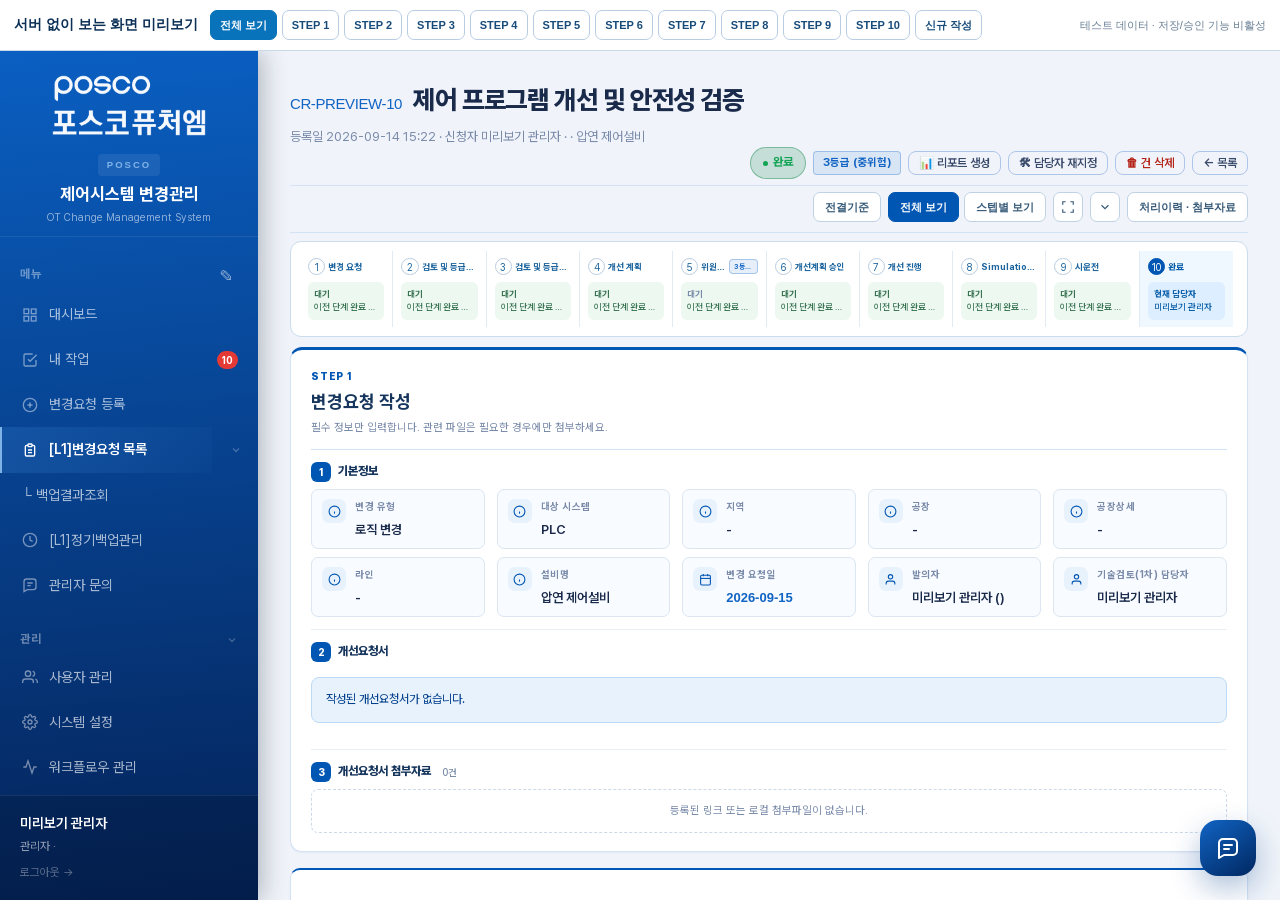
==== index.html @ 7e57eac1 "Publish static UI preview" ====
<!doctype html>
<html lang="ko">
<head>
  <meta charset="utf-8">
  <meta name="viewport" content="width=device-width, initial-scale=1">
  <title>변경관리 정적 화면 미리보기</title>
  <style>
    *{box-sizing:border-box} html,body{height:100%;margin:0}
    body{display:grid;grid-template-rows:auto 1fr;background:#eaf1f8;font-family:Arial,'Malgun Gothic',sans-serif;color:#0b2f55}
    header{display:flex;align-items:center;gap:12px;padding:10px 14px;background:#fff;border-bottom:1px solid #c9d9eb;box-shadow:0 2px 8px rgba(15,45,75,.08)}
    header strong{white-space:nowrap;font-size:14px} nav{display:flex;gap:5px;overflow-x:auto}
    button{min-height:30px;padding:5px 9px;border:1px solid #b8cde4;border-radius:7px;background:#fff;color:#174b7a;font-size:11px;font-weight:700;cursor:pointer;white-space:nowrap}
    button:hover,button.active{border-color:#0873ba;background:#0873ba;color:#fff}
    .notice{margin-left:auto;color:#697f95;font-size:11px;white-space:nowrap}
    iframe{width:100%;height:100%;border:0;background:#eef4fa}
    @media(max-width:760px){header{align-items:stretch;flex-direction:column}.notice{margin-left:0}}
  </style>
</head>
<body>
  <header>
    <strong>서버 없이 보는 화면 미리보기</strong>
    <nav><button class="active" type="button" onclick="showPage('all.html', this)">전체 보기</button><button type="button" onclick="showPage('step-1.html', this)">STEP 1</button><button type="button" onclick="showPage('step-2.html', this)">STEP 2</button><button type="button" onclick="showPage('step-3.html', this)">STEP 3</button><button type="button" onclick="showPage('step-4.html', this)">STEP 4</button><button type="button" onclick="showPage('step-5.html', this)">STEP 5</button><button type="button" onclick="showPage('step-6.html', this)">STEP 6</button><button type="button" onclick="showPage('step-7.html', this)">STEP 7</button><button type="button" onclick="showPage('step-8.html', this)">STEP 8</button><button type="button" onclick="showPage('step-9.html', this)">STEP 9</button><button type="button" onclick="showPage('step-10.html', this)">STEP 10</button><button type="button" onclick="showPage('new.html', this)">신규 작성</button></nav>
    <span class="notice">테스트 데이터 · 저장/승인 기능 비활성</span>
  </header>
  <iframe id="preview-frame" src="all.html" title="변경관리 화면"></iframe>
  <script>
    function showPage(file, button) {
      document.getElementById('preview-frame').src = file;
      document.querySelectorAll('nav button').forEach(function (item) { item.classList.remove('active'); });
      button.classList.add('active');
    }
  </script>
</body>
</html>
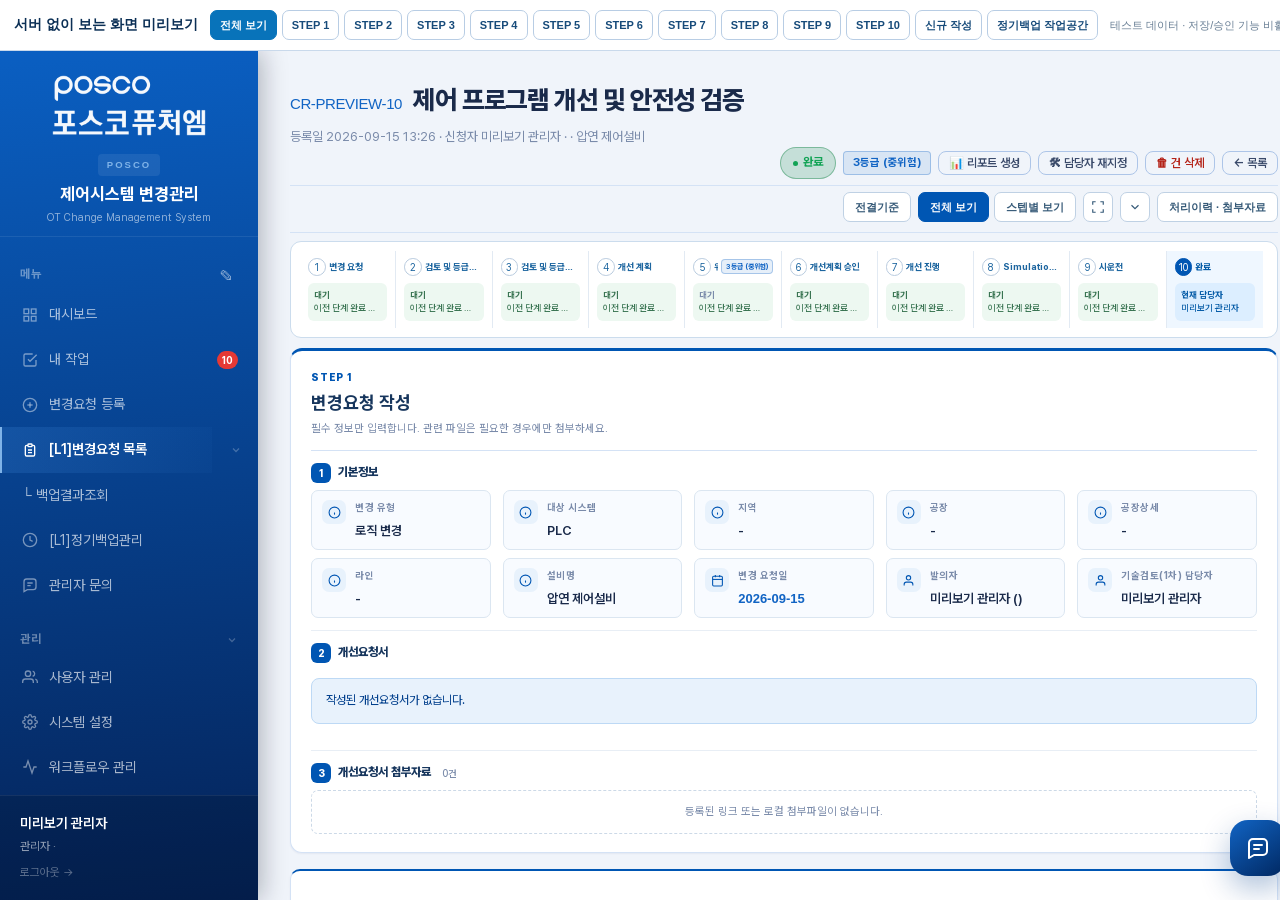
==== commit 1f4a77ca: "Update preview from fa67099a7ad16bf6d4d250b2194e640ab5a7520d" ====
--- a/index.html
+++ b/index.html
@@ -19,7 +19,7 @@
 <body>
   <header>
     <strong>서버 없이 보는 화면 미리보기</strong>
-    <nav><button class="active" type="button" onclick="showPage('all.html', this)">전체 보기</button><button type="button" onclick="showPage('step-1.html', this)">STEP 1</button><button type="button" onclick="showPage('step-2.html', this)">STEP 2</button><button type="button" onclick="showPage('step-3.html', this)">STEP 3</button><button type="button" onclick="showPage('step-4.html', this)">STEP 4</button><button type="button" onclick="showPage('step-5.html', this)">STEP 5</button><button type="button" onclick="showPage('step-6.html', this)">STEP 6</button><button type="button" onclick="showPage('step-7.html', this)">STEP 7</button><button type="button" onclick="showPage('step-8.html', this)">STEP 8</button><button type="button" onclick="showPage('step-9.html', this)">STEP 9</button><button type="button" onclick="showPage('step-10.html', this)">STEP 10</button><button type="button" onclick="showPage('new.html', this)">신규 작성</button></nav>
+    <nav><button class="active" type="button" onclick="showPage('all.html', this)">전체 보기</button><button type="button" onclick="showPage('step-1.html', this)">STEP 1</button><button type="button" onclick="showPage('step-2.html', this)">STEP 2</button><button type="button" onclick="showPage('step-3.html', this)">STEP 3</button><button type="button" onclick="showPage('step-4.html', this)">STEP 4</button><button type="button" onclick="showPage('step-5.html', this)">STEP 5</button><button type="button" onclick="showPage('step-6.html', this)">STEP 6</button><button type="button" onclick="showPage('step-7.html', this)">STEP 7</button><button type="button" onclick="showPage('step-8.html', this)">STEP 8</button><button type="button" onclick="showPage('step-9.html', this)">STEP 9</button><button type="button" onclick="showPage('step-10.html', this)">STEP 10</button><button type="button" onclick="showPage('new.html', this)">신규 작성</button><button type="button" onclick="showPage('periodic-backup-workspace.html', this)">정기백업 작업공간</button></nav>
     <span class="notice">테스트 데이터 · 저장/승인 기능 비활성</span>
   </header>
   <iframe id="preview-frame" src="all.html" title="변경관리 화면"></iframe>
